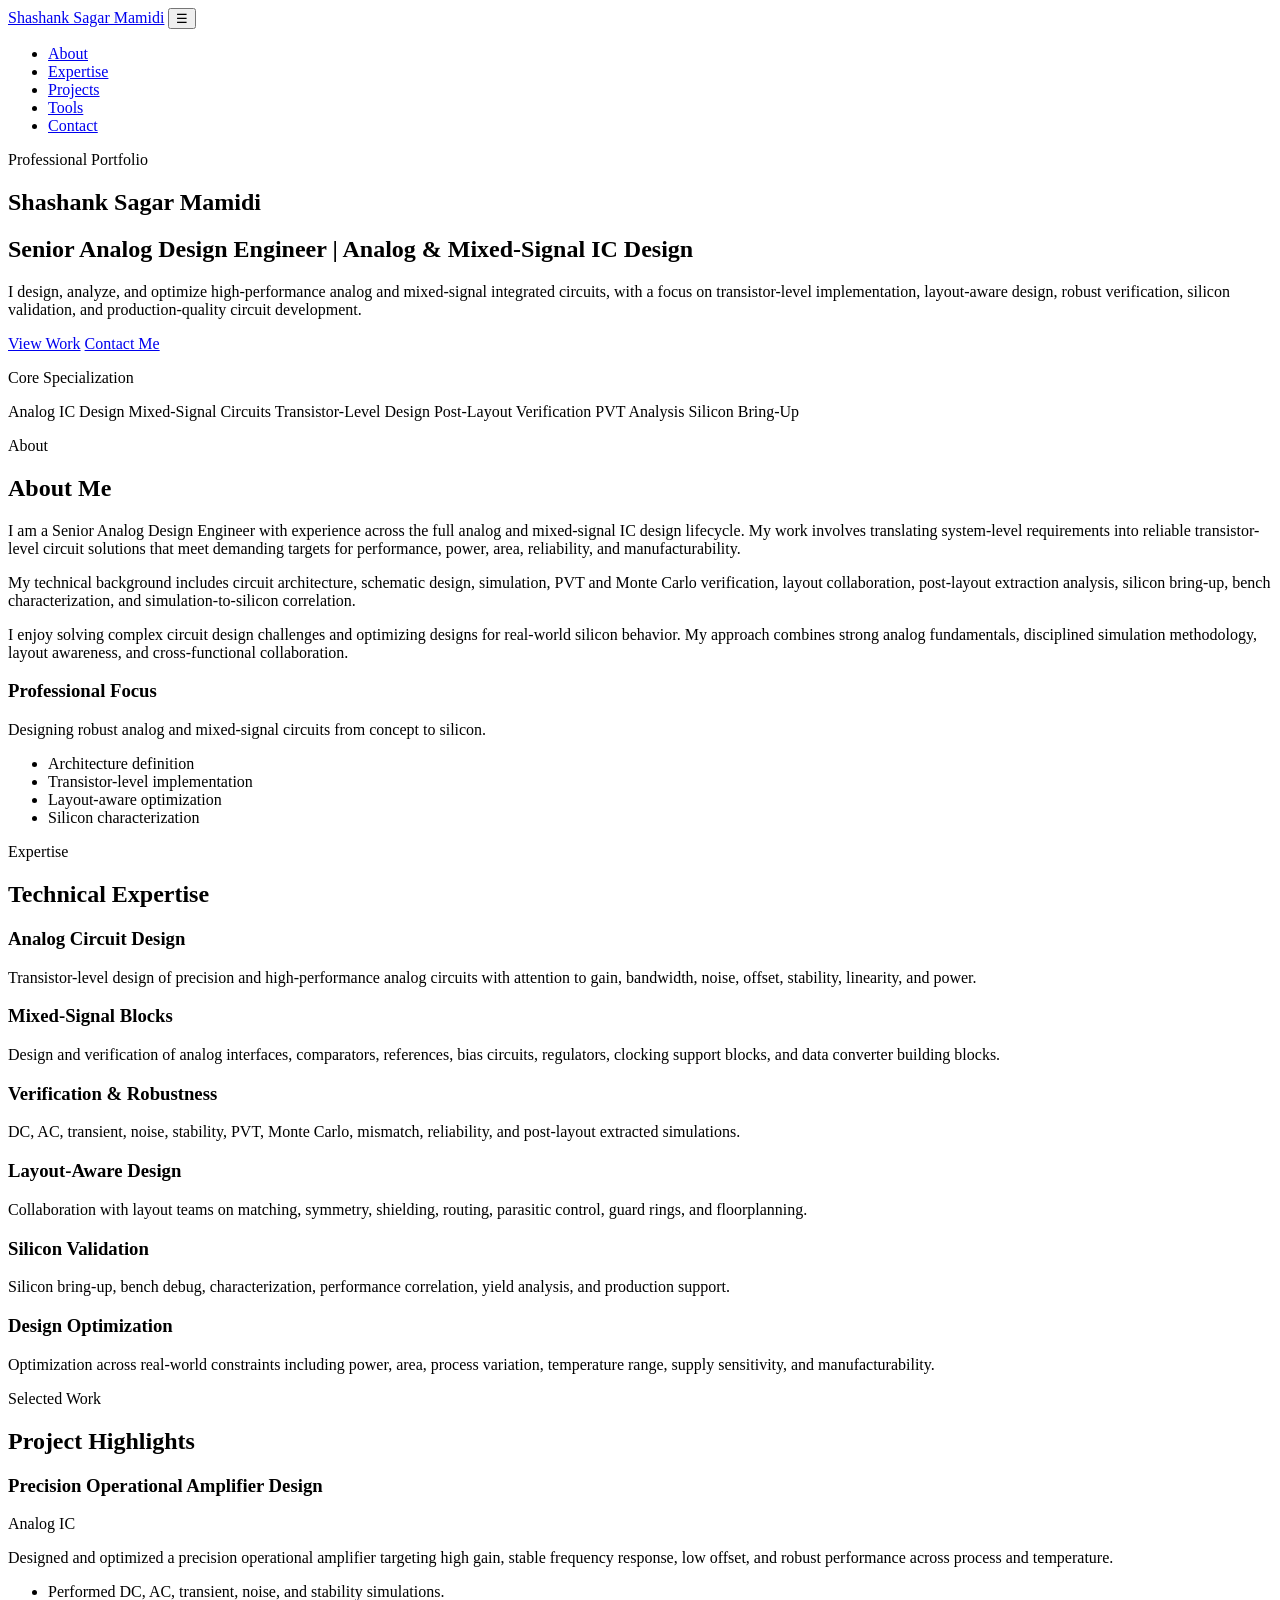
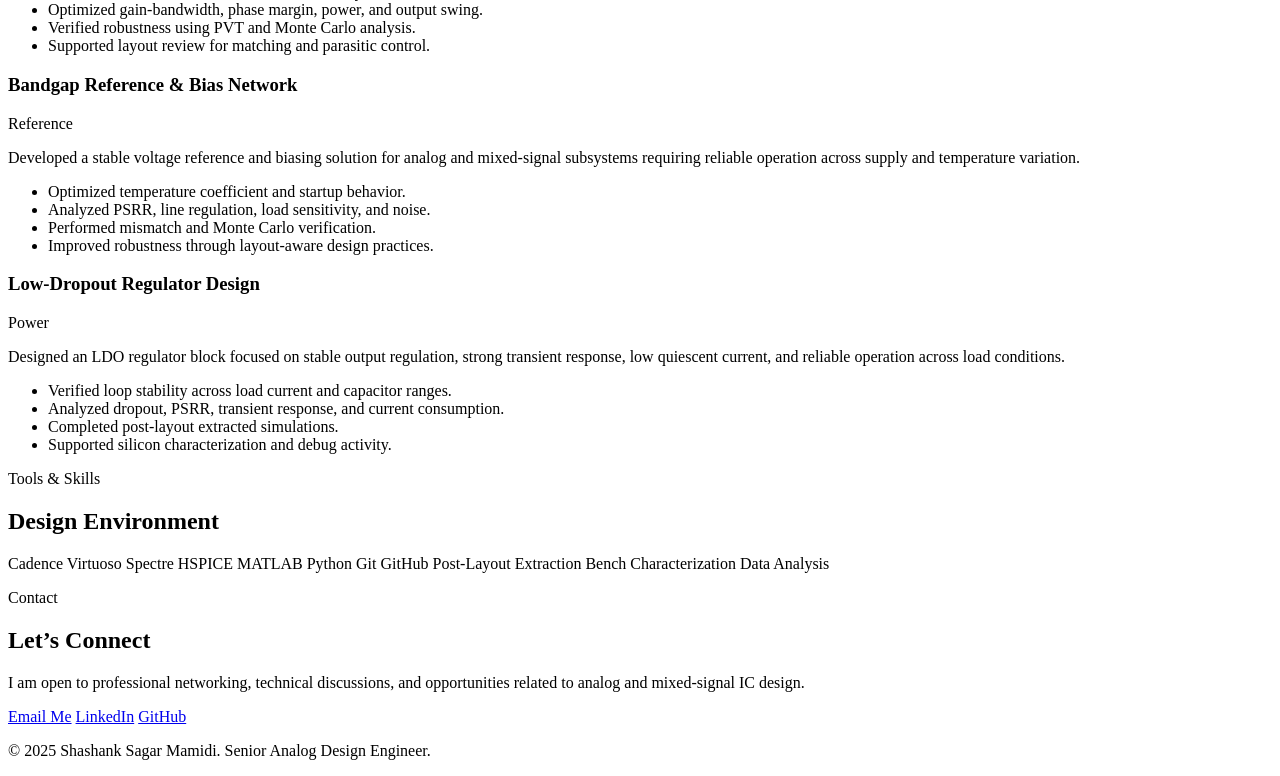
==== index.html @ ad89627d "Rename index.html.html to index.html" ====
<!DOCTYPE html>
<html lang="en">
<head>
  <meta charset="UTF-8" />
  <meta name="viewport" content="width=device-width, initial-scale=1.0" />

  <title>Shashank Sagar Mamidi | Senior Analog Design Engineer</title>

  <meta 
    name="description" 
    content="Portfolio of Shashank Sagar Mamidi, Senior Analog Design Engineer specializing in analog and mixed-signal IC design."
  />

  <link rel="stylesheet" href="style.css" />
</head>

<body>

  <header class="site-header">
    <nav class="nav-container">
      <a href="#" class="logo">Shashank Sagar Mamidi</a>

      <button class="menu-toggle" id="menuToggle" aria-label="Toggle navigation">
        ☰
      </button>

      <ul class="nav-links" id="navLinks">
        <li><a href="#about">About</a></li>
        <li><a href="#expertise">Expertise</a></li>
        <li><a href="#projects">Projects</a></li>
        <li><a href="#tools">Tools</a></li>
        <li><a href="#contact">Contact</a></li>
      </ul>
    </nav>
  </header>

  <main>

    <!-- Hero -->
    <section class="hero">
      <div class="hero-content">
        <p class="intro-label">Professional Portfolio</p>

        <h1>Shashank Sagar Mamidi</h1>

        <h2>Senior Analog Design Engineer | Analog & Mixed-Signal IC Design</h2>

        <p class="hero-description">
          I design, analyze, and optimize high-performance analog and mixed-signal integrated circuits,
          with a focus on transistor-level implementation, layout-aware design, robust verification,
          silicon validation, and production-quality circuit development.
        </p>

        <div class="hero-actions">
          <a href="#projects" class="btn btn-primary">View Work</a>
          <a href="#contact" class="btn btn-outline">Contact Me</a>
        </div>
      </div>

      <div class="hero-panel">
        <p class="panel-title">Core Specialization</p>

        <div class="chip-grid">
          <span>Analog IC Design</span>
          <span>Mixed-Signal Circuits</span>
          <span>Transistor-Level Design</span>
          <span>Post-Layout Verification</span>
          <span>PVT Analysis</span>
          <span>Silicon Bring-Up</span>
        </div>
      </div>
    </section>

    <!-- About -->
    <section id="about" class="section">
      <div class="section-header">
        <p class="section-label">About</p>
        <h2>About Me</h2>
      </div>

      <div class="about-layout">
        <div class="about-text">
          <p>
            I am a Senior Analog Design Engineer with experience across the full analog and mixed-signal
            IC design lifecycle. My work involves translating system-level requirements into reliable
            transistor-level circuit solutions that meet demanding targets for performance, power,
            area, reliability, and manufacturability.
          </p>

          <p>
            My technical background includes circuit architecture, schematic design, simulation,
            PVT and Monte Carlo verification, layout collaboration, post-layout extraction analysis,
            silicon bring-up, bench characterization, and simulation-to-silicon correlation.
          </p>

          <p>
            I enjoy solving complex circuit design challenges and optimizing designs for real-world
            silicon behavior. My approach combines strong analog fundamentals, disciplined simulation
            methodology, layout awareness, and cross-functional collaboration.
          </p>
        </div>

        <div class="summary-card">
          <h3>Professional Focus</h3>
          <p>
            Designing robust analog and mixed-signal circuits from concept to silicon.
          </p>

          <ul>
            <li>Architecture definition</li>
            <li>Transistor-level implementation</li>
            <li>Layout-aware optimization</li>
            <li>Silicon characterization</li>
          </ul>
        </div>
      </div>
    </section>

    <!-- Expertise -->
    <section id="expertise" class="section">
      <div class="section-header">
        <p class="section-label">Expertise</p>
        <h2>Technical Expertise</h2>
      </div>

      <div class="expertise-grid">

        <div class="expertise-card">
          <h3>Analog Circuit Design</h3>
          <p>
            Transistor-level design of precision and high-performance analog circuits with attention
            to gain, bandwidth, noise, offset, stability, linearity, and power.
          </p>
        </div>

        <div class="expertise-card">
          <h3>Mixed-Signal Blocks</h3>
          <p>
            Design and verification of analog interfaces, comparators, references, bias circuits,
            regulators, clocking support blocks, and data converter building blocks.
          </p>
        </div>

        <div class="expertise-card">
          <h3>Verification & Robustness</h3>
          <p>
            DC, AC, transient, noise, stability, PVT, Monte Carlo, mismatch, reliability,
            and post-layout extracted simulations.
          </p>
        </div>

        <div class="expertise-card">
          <h3>Layout-Aware Design</h3>
          <p>
            Collaboration with layout teams on matching, symmetry, shielding, routing, parasitic
            control, guard rings, and floorplanning.
          </p>
        </div>

        <div class="expertise-card">
          <h3>Silicon Validation</h3>
          <p>
            Silicon bring-up, bench debug, characterization, performance correlation, yield analysis,
            and production support.
          </p>
        </div>

        <div class="expertise-card">
          <h3>Design Optimization</h3>
          <p>
            Optimization across real-world constraints including power, area, process variation,
            temperature range, supply sensitivity, and manufacturability.
          </p>
        </div>

      </div>
    </section>

    <!-- Projects -->
    <section id="projects" class="section">
      <div class="section-header">
        <p class="section-label">Selected Work</p>
        <h2>Project Highlights</h2>
      </div>

      <div class="projects-grid">

        <article class="project-card">
          <div class="project-top">
            <h3>Precision Operational Amplifier Design</h3>
            <span>Analog IC</span>
          </div>

          <p>
            Designed and optimized a precision operational amplifier targeting high gain, stable
            frequency response, low offset, and robust performance across process and temperature.
          </p>

          <ul>
            <li>Performed DC, AC, transient, noise, and stability simulations.</li>
            <li>Optimized gain-bandwidth, phase margin, power, and output swing.</li>
            <li>Verified robustness using PVT and Monte Carlo analysis.</li>
            <li>Supported layout review for matching and parasitic control.</li>
          </ul>
        </article>

        <article class="project-card">
          <div class="project-top">
            <h3>Bandgap Reference & Bias Network</h3>
            <span>Reference</span>
          </div>

          <p>
            Developed a stable voltage reference and biasing solution for analog and mixed-signal
            subsystems requiring reliable operation across supply and temperature variation.
          </p>

          <ul>
            <li>Optimized temperature coefficient and startup behavior.</li>
            <li>Analyzed PSRR, line regulation, load sensitivity, and noise.</li>
            <li>Performed mismatch and Monte Carlo verification.</li>
            <li>Improved robustness through layout-aware design practices.</li>
          </ul>
        </article>

        <article class="project-card">
          <div class="project-top">
            <h3>Low-Dropout Regulator Design</h3>
            <span>Power</span>
          </div>

          <p>
            Designed an LDO regulator block focused on stable output regulation, strong transient
            response, low quiescent current, and reliable operation across load conditions.
          </p>

          <ul>
            <li>Verified loop stability across load current and capacitor ranges.</li>
            <li>Analyzed dropout, PSRR, transient response, and current consumption.</li>
            <li>Completed post-layout extracted simulations.</li>
            <li>Supported silicon characterization and debug activity.</li>
          </ul>
        </article>

      </div>
    </section>

    <!-- Tools -->
    <section id="tools" class="section">
      <div class="section-header">
        <p class="section-label">Tools & Skills</p>
        <h2>Design Environment</h2>
      </div>

      <div class="tools-wrapper">
        <span>Cadence Virtuoso</span>
        <span>Spectre</span>
        <span>HSPICE</span>
        <span>MATLAB</span>
        <span>Python</span>
        <span>Git</span>
        <span>GitHub</span>
        <span>Post-Layout Extraction</span>
        <span>Bench Characterization</span>
        <span>Data Analysis</span>
      </div>
    </section>

    <!-- Contact -->
    <section id="contact" class="section contact-section">
      <div class="section-header">
        <p class="section-label">Contact</p>
        <h2>Let’s Connect</h2>
      </div>

      <p>
        I am open to professional networking, technical discussions, and opportunities related to
        analog and mixed-signal IC design.
      </p>

      <div class="contact-buttons">
        <a href="mailto:your.email@example.com">Email Me</a>
        <a href="https://www.linkedin.com/in/your-linkedin" target="_blank">LinkedIn</a>
        <a href="https://github.com/your-github" target="_blank">GitHub</a>
      </div>
    </section>

  </main>

  <footer>
    <p>© 2025 Shashank Sagar Mamidi. Senior Analog Design Engineer.</p>
  </footer>

  <script src="script.js"></script>
</body>
</html>
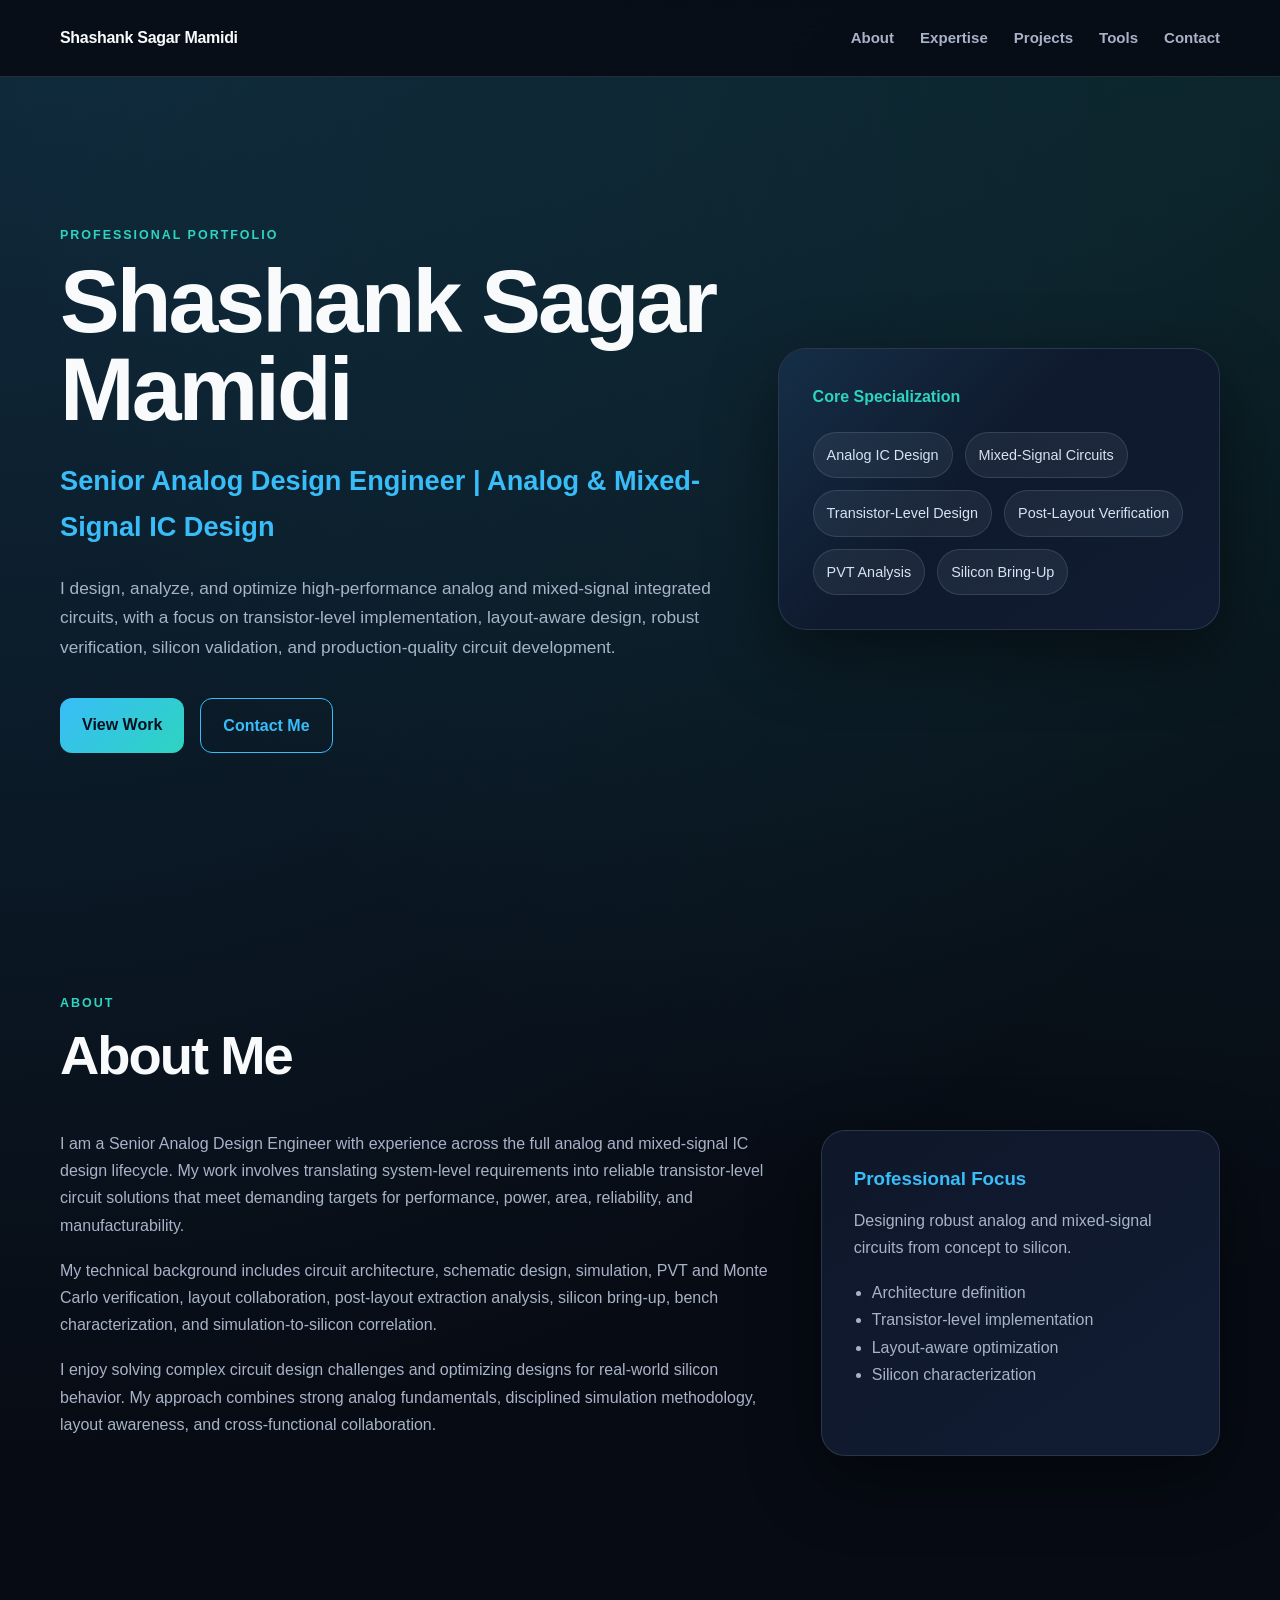
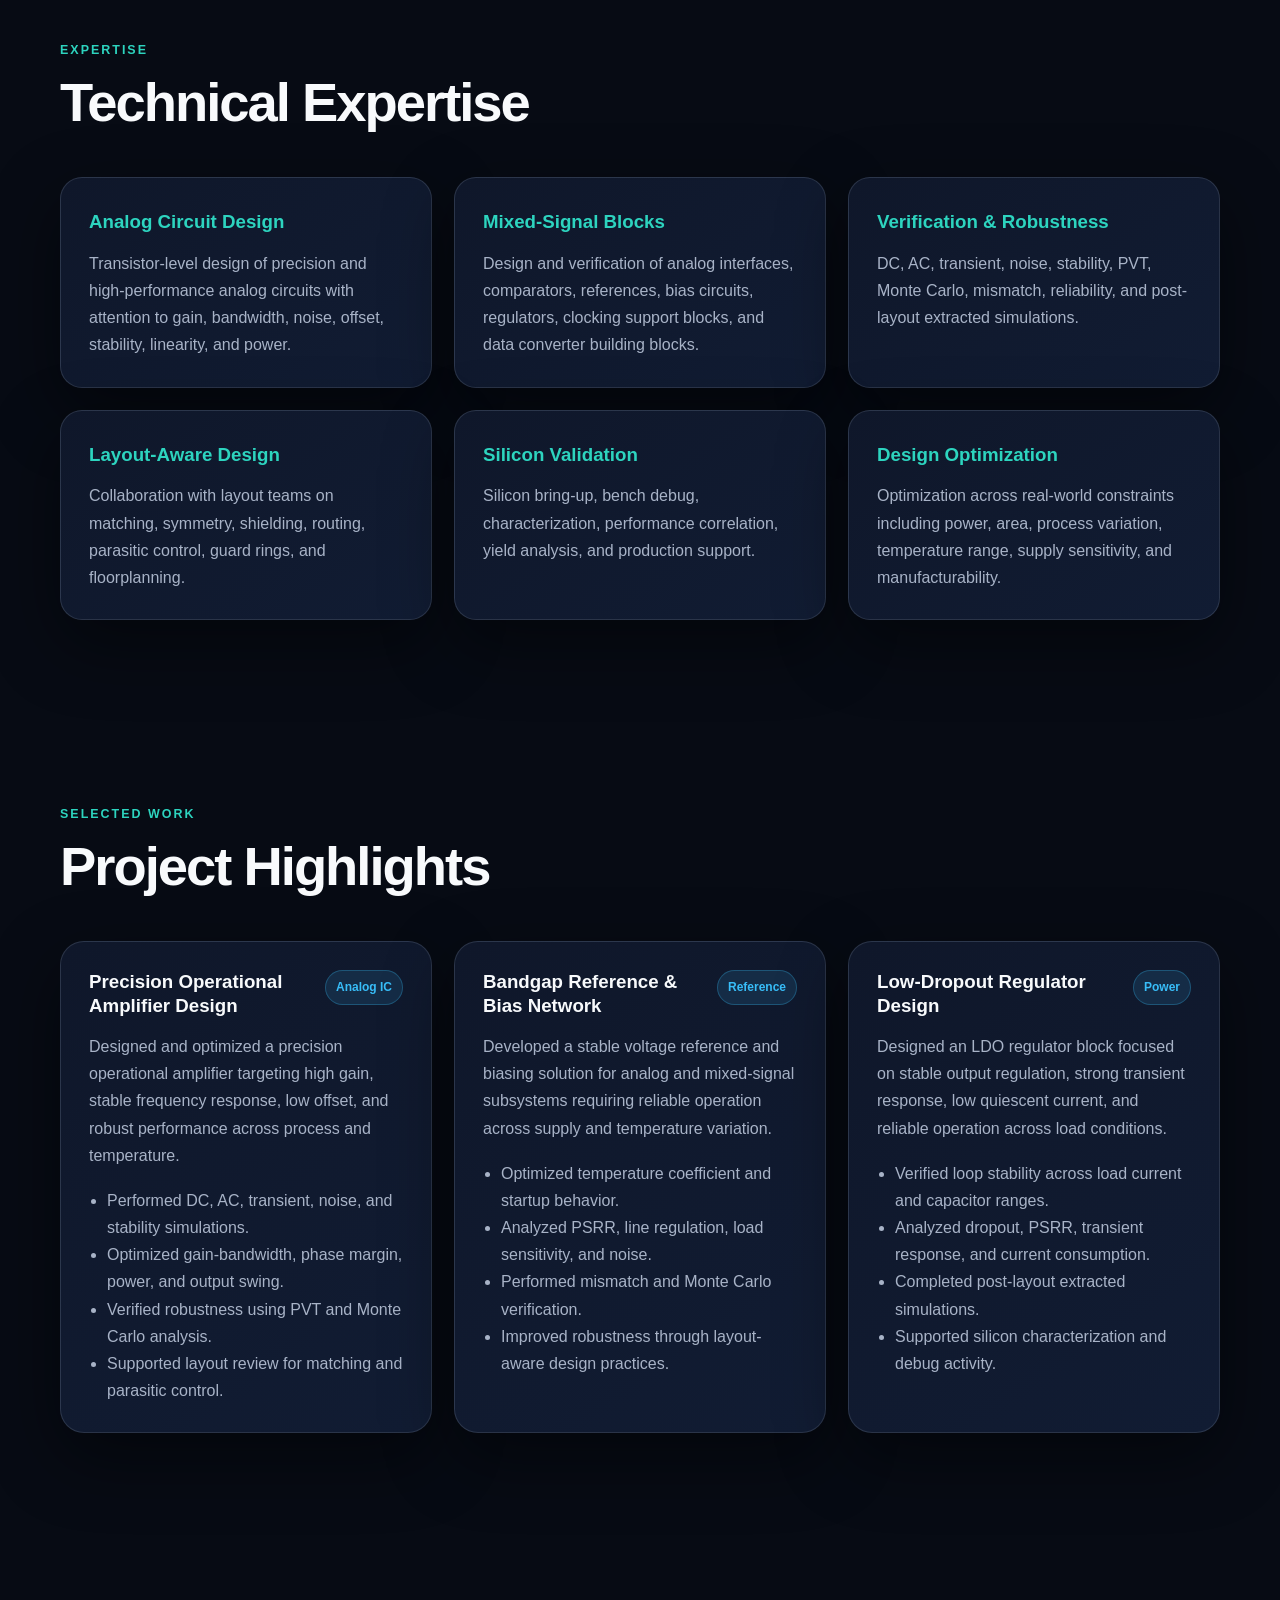
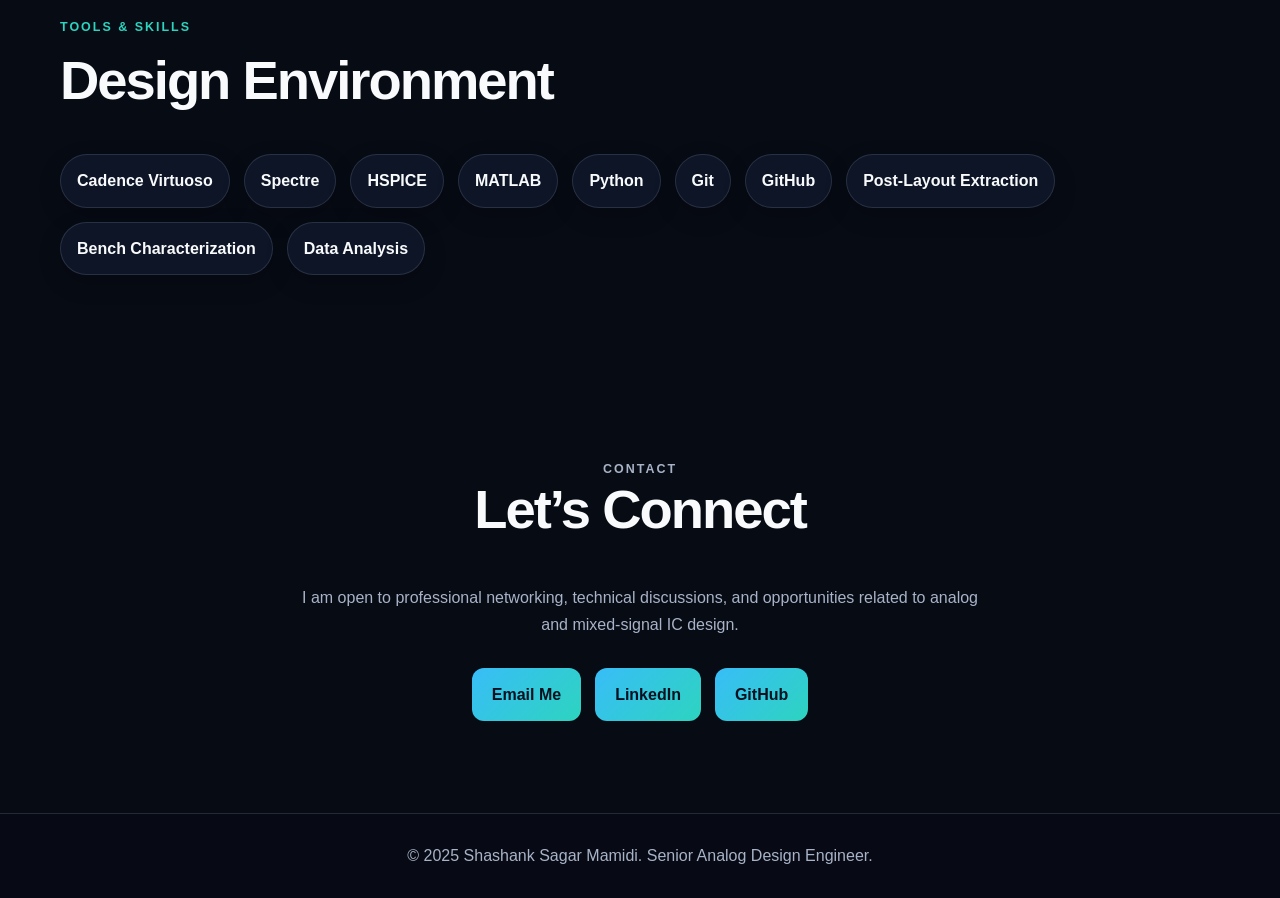
==== commit 39b180d8: "Update index.html" ====
--- a/index.html
+++ b/index.html
@@ -279,9 +279,9 @@
       </p>
 
       <div class="contact-buttons">
-        <a href="mailto:your.email@example.com">Email Me</a>
-        <a href="https://www.linkedin.com/in/your-linkedin" target="_blank">LinkedIn</a>
-        <a href="https://github.com/your-github" target="_blank">GitHub</a>
+        <a href="mailto:shashanksagar007@gmail.com">Email Me</a>
+        <a href="linkedin.com/in/shashank-sagar-mamidi-3a53a623">LinkedIn</a>
+        <a href="https://github.com/shashank-mamidi" target="_blank">GitHub</a>
       </div>
     </section>
 
--- a/style.css
+++ b/style.css
@@ -0,0 +1,470 @@
+:root {
+  --bg: #070b14;
+  --surface: #0f172a;
+  --surface-soft: #111c33;
+  --text: #f8fafc;
+  --muted: #a8b3c7;
+  --primary: #38bdf8;
+  --primary-dark: #0284c7;
+  --accent: #2dd4bf;
+  --border: rgba(148, 163, 184, 0.2);
+  --shadow: 0 24px 70px rgba(0, 0, 0, 0.45);
+  --gradient: linear-gradient(135deg, #38bdf8, #2dd4bf);
+}
+
+* {
+  margin: 0;
+  padding: 0;
+  box-sizing: border-box;
+}
+
+html {
+  scroll-behavior: smooth;
+}
+
+body {
+  font-family: Arial, Helvetica, sans-serif;
+  background:
+    radial-gradient(circle at top left, rgba(56, 189, 248, 0.18), transparent 34%),
+    radial-gradient(circle at top right, rgba(45, 212, 191, 0.12), transparent 30%),
+    var(--bg);
+  color: var(--text);
+  line-height: 1.7;
+}
+
+a {
+  text-decoration: none;
+  color: inherit;
+}
+
+/* Header */
+.site-header {
+  position: sticky;
+  top: 0;
+  z-index: 1000;
+  background: rgba(7, 11, 20, 0.88);
+  backdrop-filter: blur(16px);
+  border-bottom: 1px solid var(--border);
+}
+
+.nav-container {
+  width: min(1160px, 92%);
+  margin: auto;
+  min-height: 76px;
+  display: flex;
+  align-items: center;
+  justify-content: space-between;
+}
+
+.logo {
+  font-weight: 900;
+  color: var(--text);
+  font-size: 1rem;
+  letter-spacing: -0.3px;
+}
+
+.logo:hover {
+  color: var(--primary);
+}
+
+.nav-links {
+  list-style: none;
+  display: flex;
+  gap: 26px;
+}
+
+.nav-links a {
+  font-weight: 600;
+  font-size: 0.94rem;
+  color: var(--muted);
+  transition: 0.2s ease;
+}
+
+.nav-links a:hover {
+  color: var(--primary);
+}
+
+.menu-toggle {
+  display: none;
+  border: none;
+  background: transparent;
+  color: var(--text);
+  font-size: 1.9rem;
+  cursor: pointer;
+}
+
+/* Hero */
+.hero {
+  width: min(1160px, 92%);
+  min-height: calc(100vh - 76px);
+  margin: auto;
+  display: grid;
+  grid-template-columns: minmax(0, 1.35fr) minmax(280px, 0.9fr);
+  gap: 54px;
+  align-items: center;
+  padding: 76px 0;
+}
+
+.intro-label,
+.section-label {
+  color: var(--accent);
+  text-transform: uppercase;
+  letter-spacing: 2px;
+  font-size: 0.78rem;
+  font-weight: 900;
+  margin-bottom: 12px;
+}
+
+.hero h1 {
+  font-size: clamp(2.8rem, 7vw, 5.8rem);
+  line-height: 0.98;
+  letter-spacing: -3px;
+  margin-bottom: 24px;
+}
+
+.hero h2 {
+  color: var(--primary);
+  font-size: clamp(1.15rem, 2.3vw, 1.7rem);
+  margin-bottom: 24px;
+  max-width: 850px;
+}
+
+.hero-description {
+  max-width: 760px;
+  color: var(--muted);
+  font-size: 1.08rem;
+}
+
+.hero-actions {
+  display: flex;
+  flex-wrap: wrap;
+  gap: 16px;
+  margin-top: 36px;
+}
+
+.btn {
+  display: inline-block;
+  padding: 13px 22px;
+  border-radius: 12px;
+  font-weight: 900;
+  transition: 0.25s ease;
+}
+
+.btn-primary {
+  background: var(--gradient);
+  color: #06111f;
+}
+
+.btn-primary:hover {
+  transform: translateY(-3px);
+  box-shadow: 0 14px 32px rgba(56, 189, 248, 0.25);
+}
+
+.btn-outline {
+  border: 1.5px solid var(--primary);
+  color: var(--primary);
+}
+
+.btn-outline:hover {
+  background: rgba(56, 189, 248, 0.12);
+  transform: translateY(-3px);
+}
+
+/* Hero Panel */
+.hero-panel {
+  background: linear-gradient(145deg, rgba(15, 23, 42, 0.96), rgba(17, 28, 51, 0.96));
+  color: var(--text);
+  padding: 34px;
+  border-radius: 28px;
+  box-shadow: var(--shadow);
+  border: 1px solid var(--border);
+  position: relative;
+  overflow: hidden;
+}
+
+.hero-panel::before {
+  content: "";
+  position: absolute;
+  inset: 0;
+  background: linear-gradient(135deg, rgba(56, 189, 248, 0.14), transparent 45%);
+  pointer-events: none;
+}
+
+.panel-title {
+  position: relative;
+  font-weight: 900;
+  margin-bottom: 22px;
+  color: var(--accent);
+}
+
+.chip-grid {
+  position: relative;
+  display: flex;
+  flex-wrap: wrap;
+  gap: 12px;
+}
+
+.chip-grid span {
+  background: rgba(148, 163, 184, 0.1);
+  border: 1px solid var(--border);
+  color: #d7e2f3;
+  padding: 10px 13px;
+  border-radius: 999px;
+  font-size: 0.9rem;
+}
+
+/* Sections */
+.section {
+  width: min(1160px, 92%);
+  margin: auto;
+  padding: 92px 0;
+}
+
+.section-header {
+  margin-bottom: 44px;
+}
+
+.section-header h2 {
+  font-size: clamp(2rem, 4.4vw, 3.4rem);
+  line-height: 1.1;
+  letter-spacing: -2px;
+}
+
+.about-layout {
+  display: grid;
+  grid-template-columns: minmax(0, 1.35fr) minmax(280px, 0.75fr);
+  gap: 42px;
+}
+
+.about-text p {
+  margin-bottom: 18px;
+  color: var(--muted);
+}
+
+/* Shared Card Styles */
+.summary-card,
+.expertise-card,
+.project-card {
+  background: linear-gradient(145deg, var(--surface), var(--surface-soft));
+  border: 1px solid var(--border);
+  box-shadow: var(--shadow);
+}
+
+/* Summary Card */
+.summary-card {
+  padding: 32px;
+  border-radius: 24px;
+}
+
+.summary-card h3 {
+  margin-bottom: 12px;
+  color: var(--primary);
+}
+
+.summary-card p {
+  color: var(--muted);
+  margin-bottom: 18px;
+}
+
+.summary-card ul {
+  padding-left: 18px;
+  color: var(--muted);
+}
+
+/* Expertise */
+.expertise-grid {
+  display: grid;
+  grid-template-columns: repeat(3, minmax(0, 1fr));
+  gap: 22px;
+}
+
+.expertise-card {
+  padding: 28px;
+  border-radius: 22px;
+  transition: 0.25s ease;
+}
+
+.expertise-card:hover,
+.project-card:hover {
+  transform: translateY(-5px);
+  border-color: rgba(56, 189, 248, 0.45);
+}
+
+.expertise-card h3 {
+  color: var(--accent);
+  margin-bottom: 12px;
+}
+
+.expertise-card p {
+  color: var(--muted);
+}
+
+/* Projects */
+.projects-grid {
+  display: grid;
+  grid-template-columns: repeat(3, minmax(0, 1fr));
+  gap: 22px;
+}
+
+.project-card {
+  border-radius: 24px;
+  padding: 28px;
+  transition: 0.25s ease;
+}
+
+.project-top {
+  display: flex;
+  gap: 14px;
+  justify-content: space-between;
+  align-items: flex-start;
+  margin-bottom: 16px;
+}
+
+.project-top h3 {
+  line-height: 1.25;
+  color: var(--text);
+}
+
+.project-top span {
+  background: rgba(56, 189, 248, 0.12);
+  color: var(--primary);
+  border: 1px solid rgba(56, 189, 248, 0.28);
+  padding: 6px 10px;
+  border-radius: 999px;
+  font-size: 0.75rem;
+  font-weight: 900;
+  white-space: nowrap;
+}
+
+.project-card p {
+  color: var(--muted);
+  margin-bottom: 18px;
+}
+
+.project-card ul {
+  padding-left: 18px;
+  color: var(--muted);
+}
+
+/* Tools */
+.tools-wrapper {
+  display: flex;
+  flex-wrap: wrap;
+  gap: 14px;
+}
+
+.tools-wrapper span {
+  background: rgba(15, 23, 42, 0.9);
+  border: 1px solid var(--border);
+  box-shadow: 0 8px 22px rgba(0, 0, 0, 0.22);
+  padding: 12px 16px;
+  border-radius: 999px;
+  font-weight: 800;
+  color: var(--text);
+}
+
+.tools-wrapper span:hover {
+  color: var(--primary);
+  border-color: rgba(56, 189, 248, 0.45);
+}
+
+/* Contact */
+.contact-section {
+  text-align: center;
+}
+
+.contact-section p {
+  max-width: 700px;
+  margin: auto;
+  color: var(--muted);
+}
+
+.contact-buttons {
+  display: flex;
+  justify-content: center;
+  flex-wrap: wrap;
+  gap: 14px;
+  margin-top: 30px;
+}
+
+.contact-buttons a {
+  background: var(--gradient);
+  color: #06111f;
+  padding: 13px 20px;
+  border-radius: 12px;
+  font-weight: 900;
+  transition: 0.25s ease;
+}
+
+.contact-buttons a:hover {
+  transform: translateY(-3px);
+  box-shadow: 0 14px 32px rgba(56, 189, 248, 0.25);
+}
+
+/* Footer */
+footer {
+  text-align: center;
+  background: rgba(7, 11, 20, 0.9);
+  border-top: 1px solid var(--border);
+  color: var(--muted);
+  padding: 28px;
+}
+
+/* Responsive */
+@media (max-width: 980px) {
+  .menu-toggle {
+    display: block;
+  }
+
+  .nav-links {
+    display: none;
+    position: absolute;
+    top: 76px;
+    right: 4%;
+    width: 250px;
+    flex-direction: column;
+    gap: 16px;
+    background: var(--surface);
+    border: 1px solid var(--border);
+    box-shadow: var(--shadow);
+    padding: 24px;
+    border-radius: 18px;
+  }
+
+  .nav-links.active {
+    display: flex;
+  }
+
+  .hero,
+  .about-layout,
+  .projects-grid,
+  .expertise-grid {
+    grid-template-columns: 1fr;
+  }
+
+  .hero {
+    padding: 58px 0;
+  }
+
+  .hero h1 {
+    letter-spacing: -2px;
+  }
+}
+
+@media (max-width: 520px) {
+  .section {
+    padding: 70px 0;
+  }
+
+  .hero h1 {
+    font-size: 2.7rem;
+  }
+
+  .project-top {
+    flex-direction: column;
+  }
+
+  .nav-container {
+    width: 90%;
+  }
+}
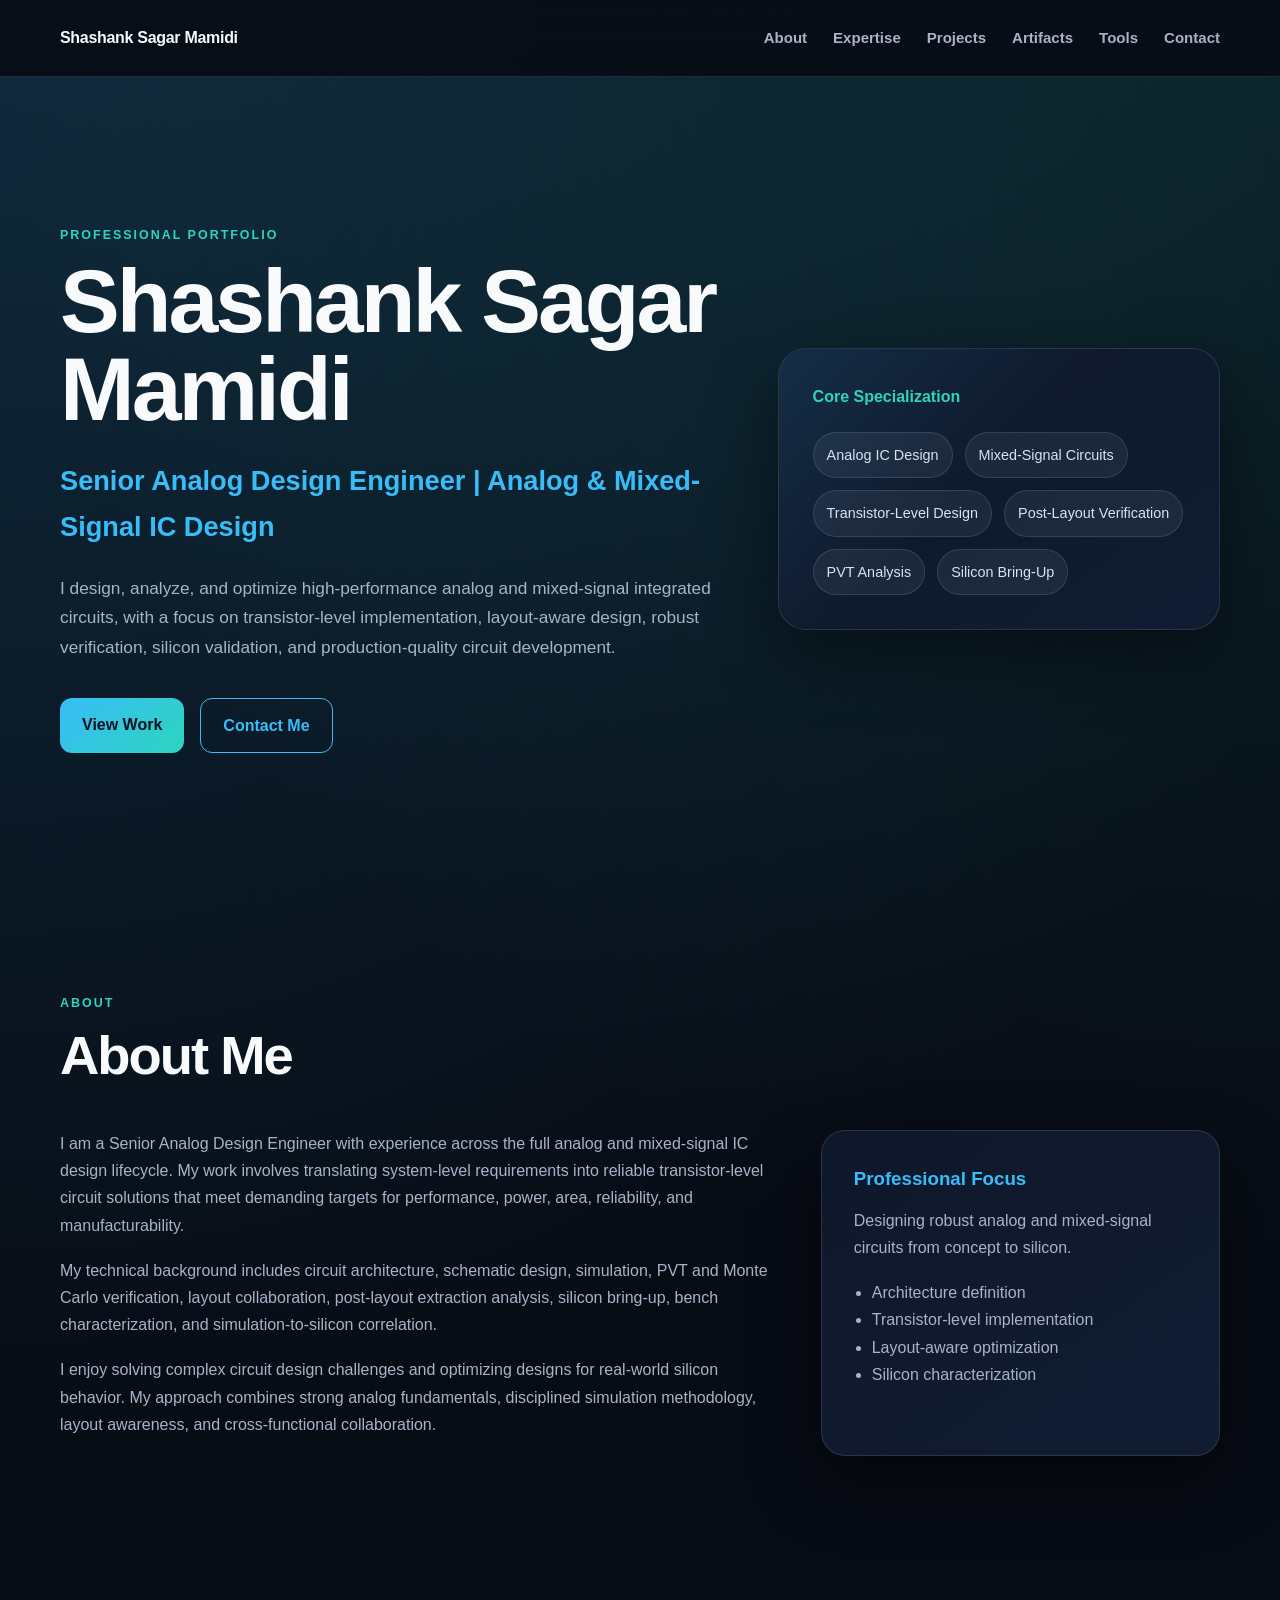
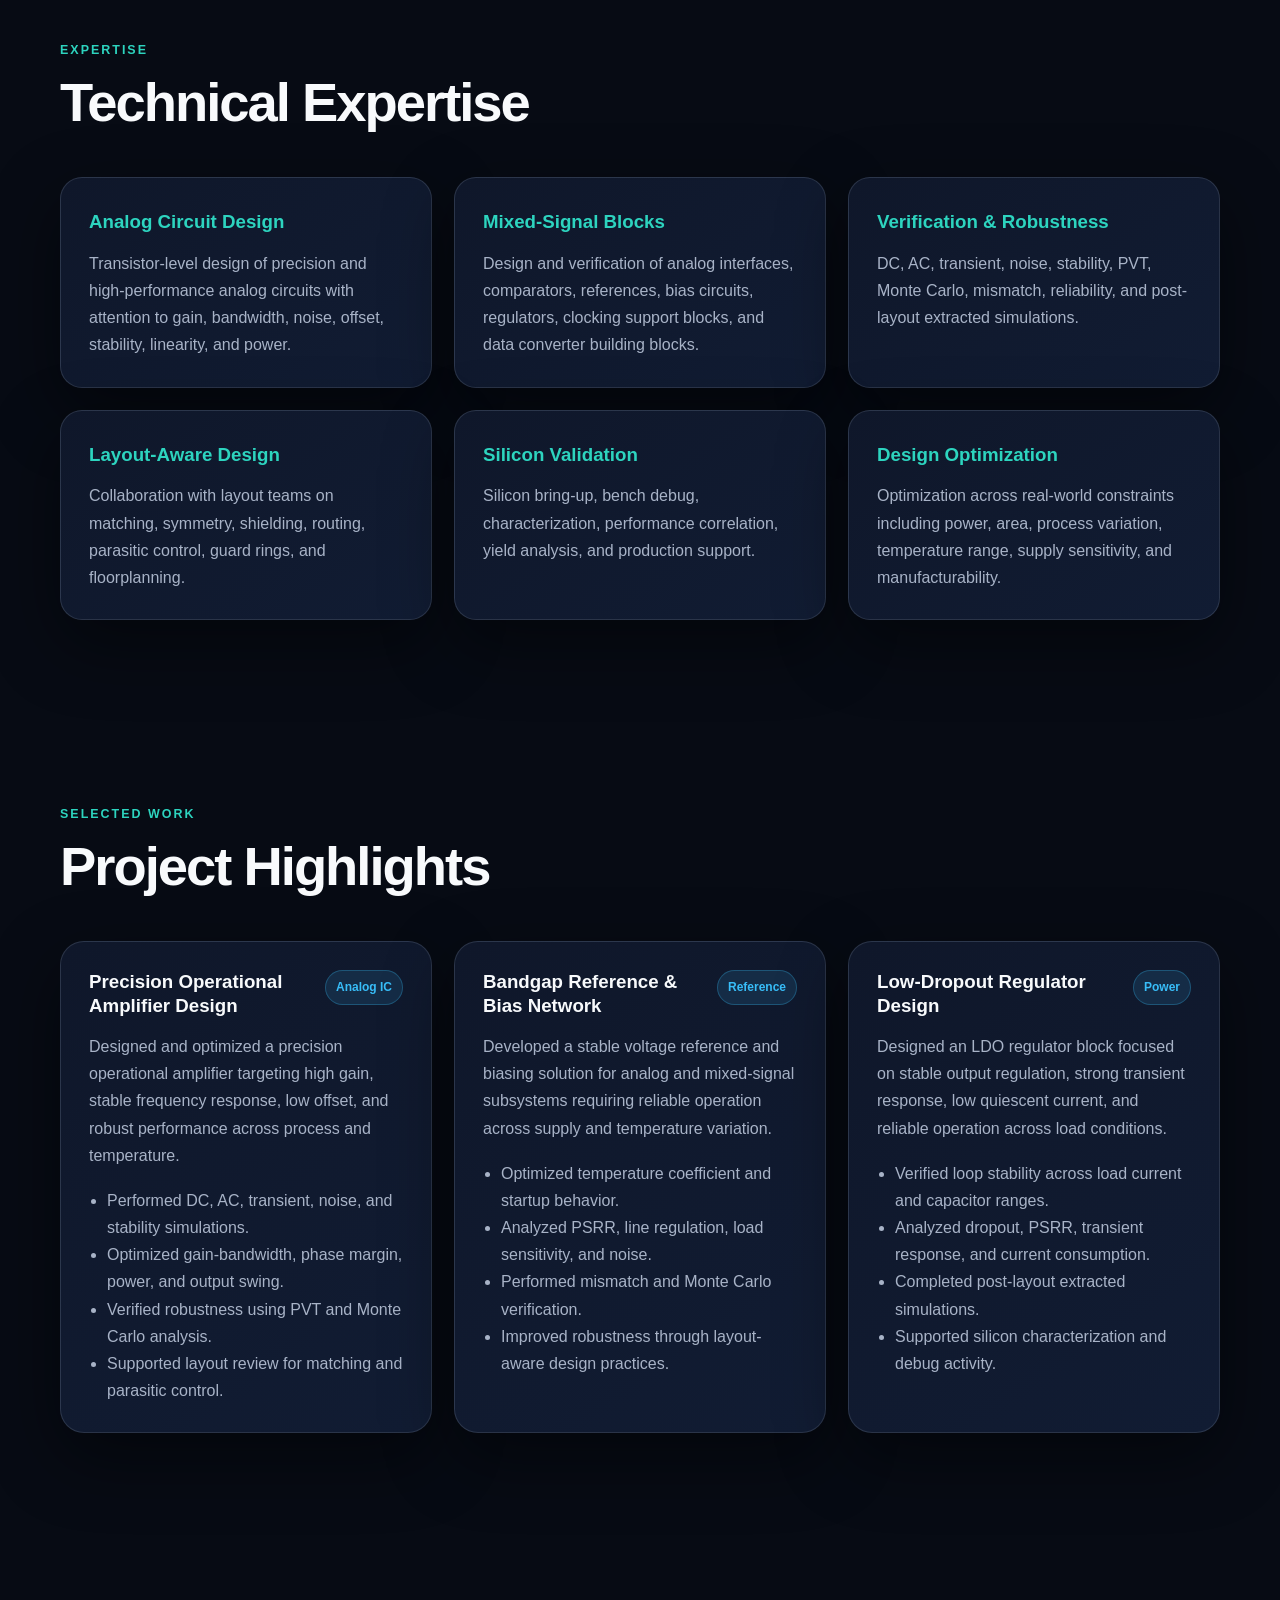
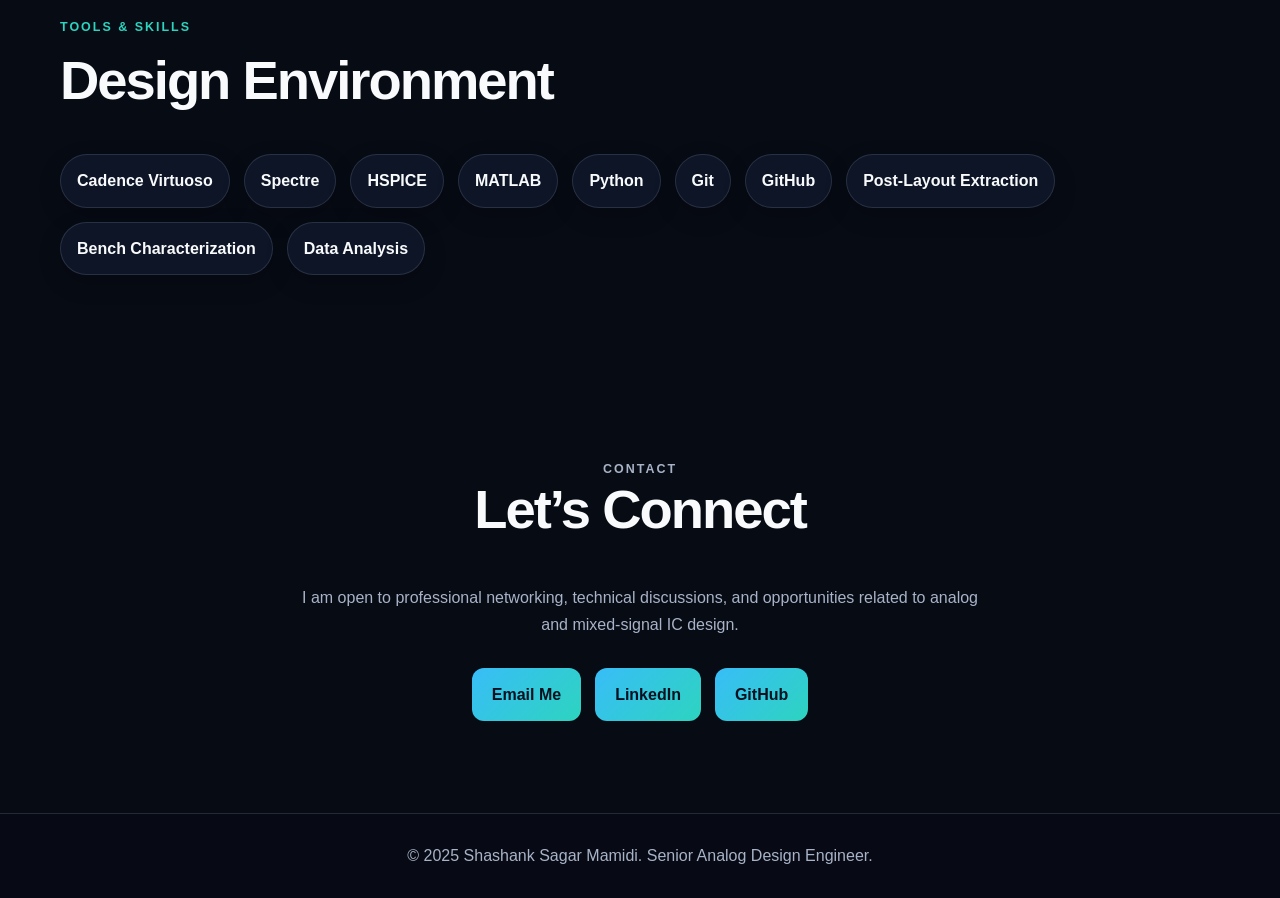
==== commit 43698423: "Update index.html" ====
--- a/index.html
+++ b/index.html
@@ -24,13 +24,14 @@
         ☰
       </button>
 
-      <ul class="nav-links" id="navLinks">
-        <li><a href="#about">About</a></li>
-        <li><a href="#expertise">Expertise</a></li>
-        <li><a href="#projects">Projects</a></li>
-        <li><a href="#tools">Tools</a></li>
-        <li><a href="#contact">Contact</a></li>
-      </ul>
+<ul class="nav-links" id="navLinks">
+  <li><a href="#about">About</a></li>
+  <li><a href="#expertise">Expertise</a></li>
+  <li><a href="#projects">Projects</a></li>
+  <li><a href="artifacts.html">Artifacts</a></li>
+  <li><a href="#tools">Tools</a></li>
+  <li><a href="#contact">Contact</a></li>
+</ul>
     </nav>
   </header>
 
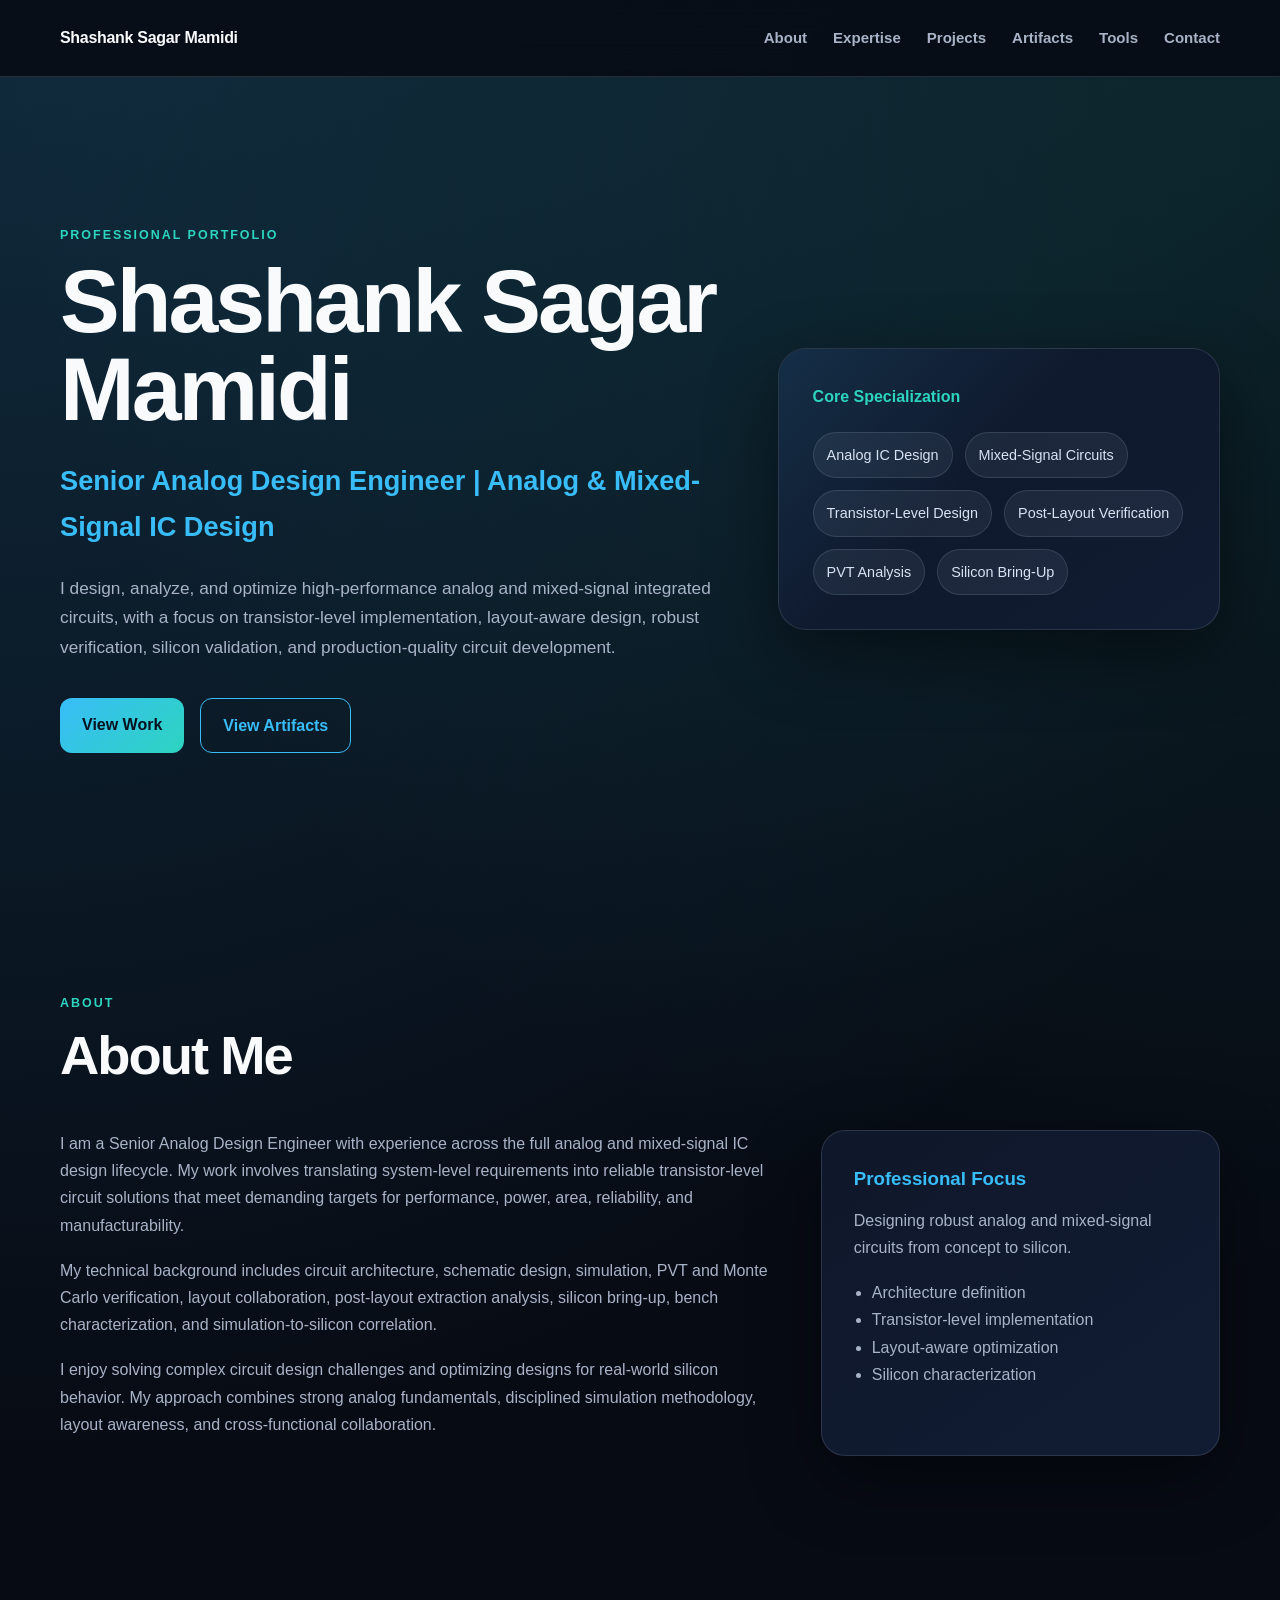
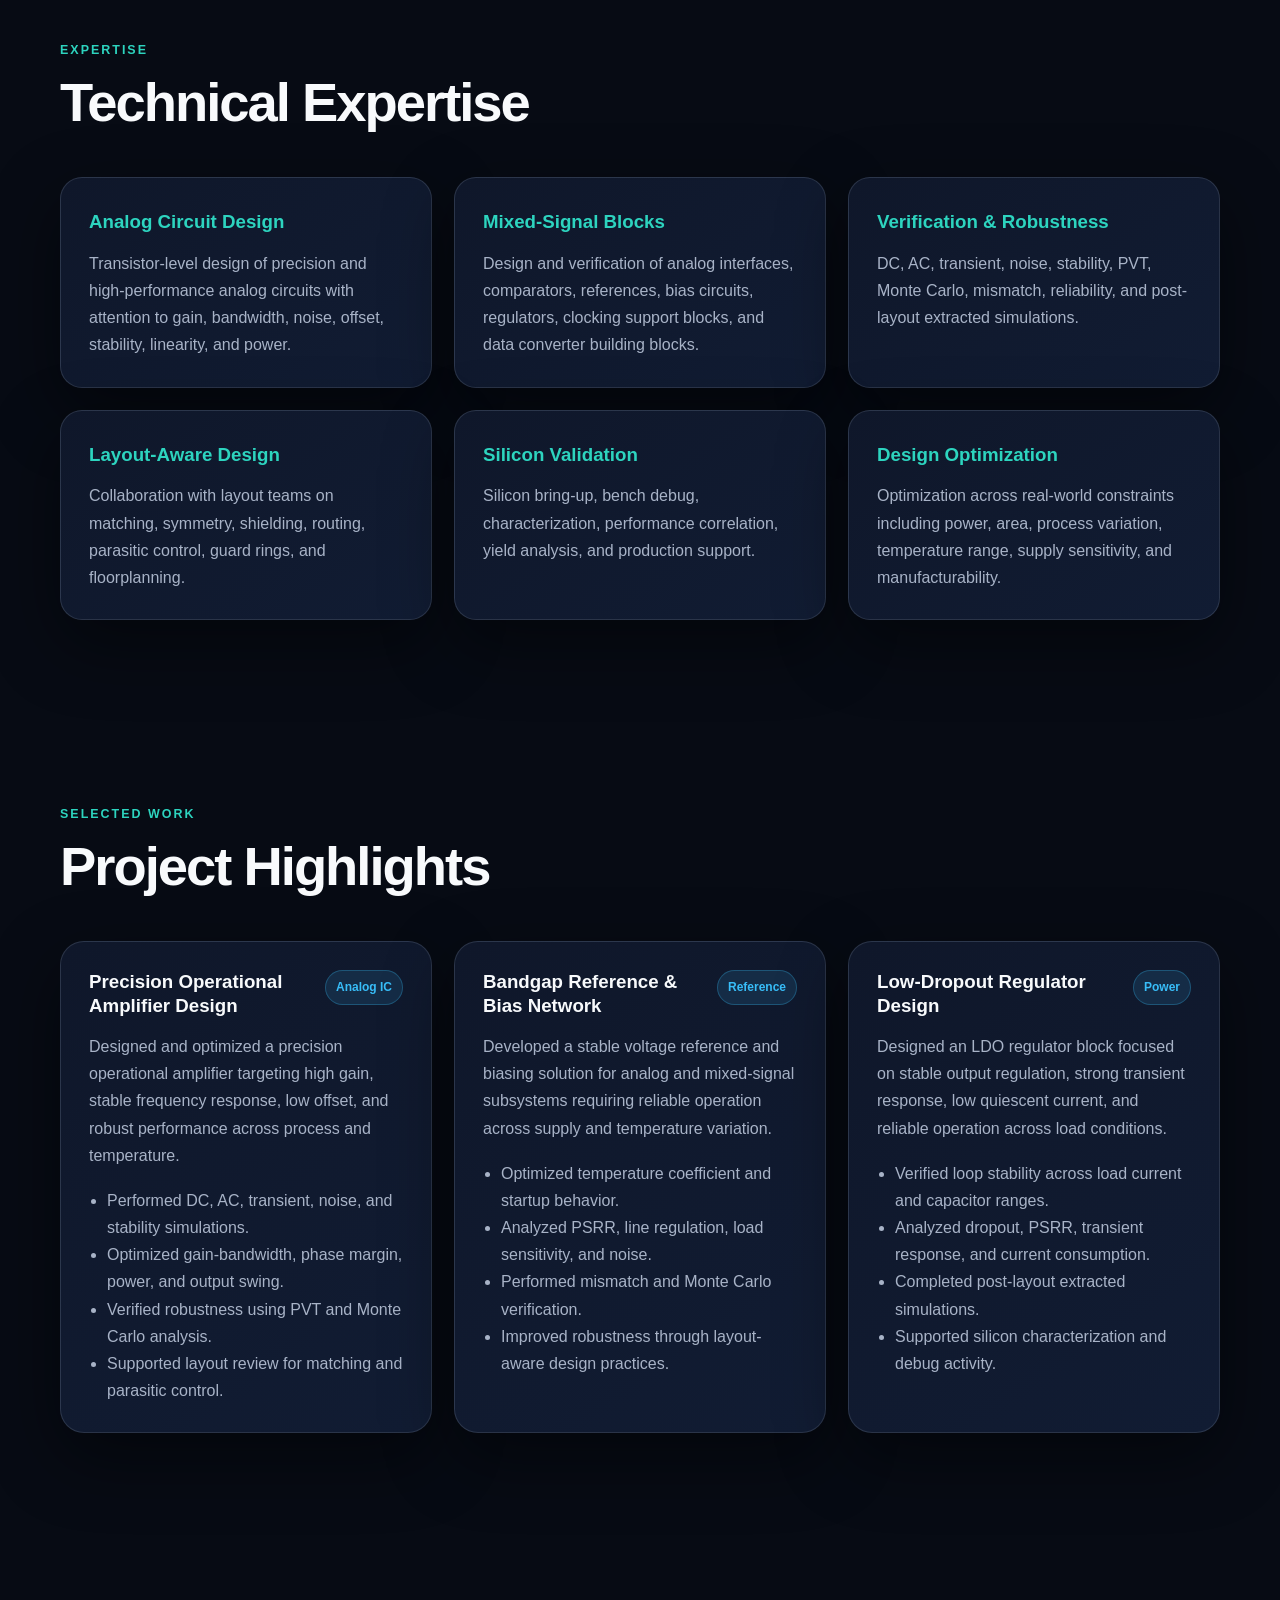
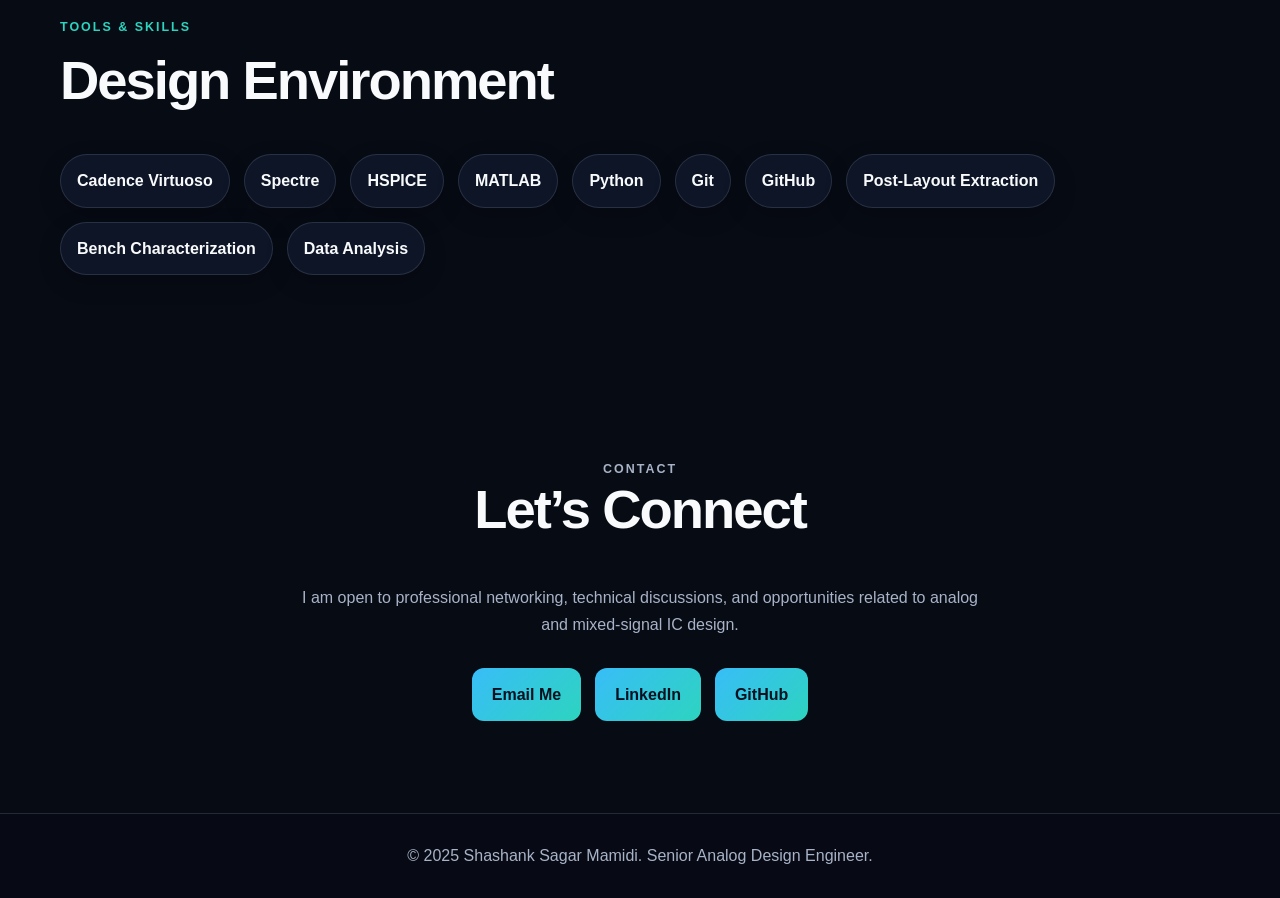
==== commit 8e53f3ae: "Update index.html" ====
--- a/index.html
+++ b/index.html
@@ -18,20 +18,20 @@
 
   <header class="site-header">
     <nav class="nav-container">
-      <a href="#" class="logo">Shashank Sagar Mamidi</a>
+      <a href="index.html" class="logo">Shashank Sagar Mamidi</a>
 
       <button class="menu-toggle" id="menuToggle" aria-label="Toggle navigation">
         ☰
       </button>
 
-<ul class="nav-links" id="navLinks">
-  <li><a href="#about">About</a></li>
-  <li><a href="#expertise">Expertise</a></li>
-  <li><a href="#projects">Projects</a></li>
-  <li><a href="artifacts.html">Artifacts</a></li>
-  <li><a href="#tools">Tools</a></li>
-  <li><a href="#contact">Contact</a></li>
-</ul>
+      <ul class="nav-links" id="navLinks">
+        <li><a href="index.html#about">About</a></li>
+        <li><a href="index.html#expertise">Expertise</a></li>
+        <li><a href="index.html#projects">Projects</a></li>
+        <li><a href="artifacts.html">Artifacts</a></li>
+        <li><a href="index.html#tools">Tools</a></li>
+        <li><a href="index.html#contact">Contact</a></li>
+      </ul>
     </nav>
   </header>
 
@@ -54,7 +54,7 @@
 
         <div class="hero-actions">
           <a href="#projects" class="btn btn-primary">View Work</a>
-          <a href="#contact" class="btn btn-outline">Contact Me</a>
+          <a href="artifacts.html" class="btn btn-outline">View Artifacts</a>
         </div>
       </div>
 
@@ -280,9 +280,9 @@
       </p>
 
       <div class="contact-buttons">
-        <a href="mailto:shashanksagar007@gmail.com">Email Me</a>
-        <a href="linkedin.com/in/shashank-sagar-mamidi-3a53a623">LinkedIn</a>
-        <a href="https://github.com/shashank-mamidi" target="_blank">GitHub</a>
+        <a href="mailto:your.email@example.com">Email Me</a>
+        <a href="https://www.linkedin.com/in/your-linkedin" target="_blank">LinkedIn</a>
+        <a href="https://github.com/your-github" target="_blank">GitHub</a>
       </div>
     </section>
 
--- a/style.css
+++ b/style.css
@@ -80,8 +80,9 @@
   transition: 0.2s ease;
 }
 
-.nav-links a:hover {
-  color: var(--primary);
+.nav-links a:hover,
+.active-link {
+  color: var(--primary) !important;
 }
 
 .menu-toggle {
@@ -244,7 +245,9 @@
 /* Shared Card Styles */
 .summary-card,
 .expertise-card,
-.project-card {
+.project-card,
+.artifact-card,
+.note-card {
   background: linear-gradient(145deg, var(--surface), var(--surface-soft));
   border: 1px solid var(--border);
   box-shadow: var(--shadow);
@@ -285,7 +288,8 @@
 }
 
 .expertise-card:hover,
-.project-card:hover {
+.project-card:hover,
+.artifact-card:hover {
   transform: translateY(-5px);
   border-color: rgba(56, 189, 248, 0.45);
 }
@@ -399,6 +403,100 @@
 .contact-buttons a:hover {
   transform: translateY(-3px);
   box-shadow: 0 14px 32px rgba(56, 189, 248, 0.25);
+}
+
+/* Secondary Page Hero */
+.page-hero {
+  width: min(1160px, 92%);
+  min-height: 55vh;
+  margin: auto;
+  display: flex;
+  align-items: center;
+  padding: 90px 0 60px;
+}
+
+.page-hero h1 {
+  font-size: clamp(3.2rem, 8vw, 6.5rem);
+  line-height: 0.95;
+  letter-spacing: -4px;
+  margin-bottom: 24px;
+}
+
+.page-description {
+  max-width: 820px;
+  color: var(--muted);
+  font-size: 1.1rem;
+}
+
+/* Artifacts Page */
+.artifacts-grid {
+  display: grid;
+  grid-template-columns: repeat(3, minmax(0, 1fr));
+  gap: 22px;
+}
+
+.artifact-card {
+  border-radius: 24px;
+  padding: 28px;
+  transition: 0.25s ease;
+}
+
+.artifact-icon {
+  width: 52px;
+  height: 52px;
+  border-radius: 16px;
+  background: rgba(56, 189, 248, 0.12);
+  border: 1px solid rgba(56, 189, 248, 0.28);
+  display: grid;
+  place-items: center;
+  font-size: 1.5rem;
+  margin-bottom: 20px;
+}
+
+.artifact-card h3 {
+  color: var(--accent);
+  margin-bottom: 12px;
+}
+
+.artifact-card p {
+  color: var(--muted);
+  margin-bottom: 20px;
+}
+
+.artifact-link {
+  display: inline-block;
+  color: var(--primary);
+  font-weight: 900;
+}
+
+.artifact-link:hover {
+  color: var(--accent);
+}
+
+.artifacts-note-section {
+  padding-top: 20px;
+}
+
+.note-card {
+  border-radius: 28px;
+  padding: 34px;
+}
+
+.note-card h2 {
+  font-size: clamp(1.8rem, 4vw, 3rem);
+  line-height: 1.1;
+  letter-spacing: -1.5px;
+  margin-bottom: 18px;
+}
+
+.note-card p {
+  color: var(--muted);
+  margin-bottom: 20px;
+}
+
+.note-card ul {
+  color: var(--muted);
+  padding-left: 20px;
 }
 
 /* Footer */
@@ -438,7 +536,8 @@
   .hero,
   .about-layout,
   .projects-grid,
-  .expertise-grid {
+  .expertise-grid,
+  .artifacts-grid {
     grid-template-columns: 1fr;
   }
 
@@ -446,7 +545,8 @@
     padding: 58px 0;
   }
 
-  .hero h1 {
+  .hero h1,
+  .page-hero h1 {
     letter-spacing: -2px;
   }
 }
